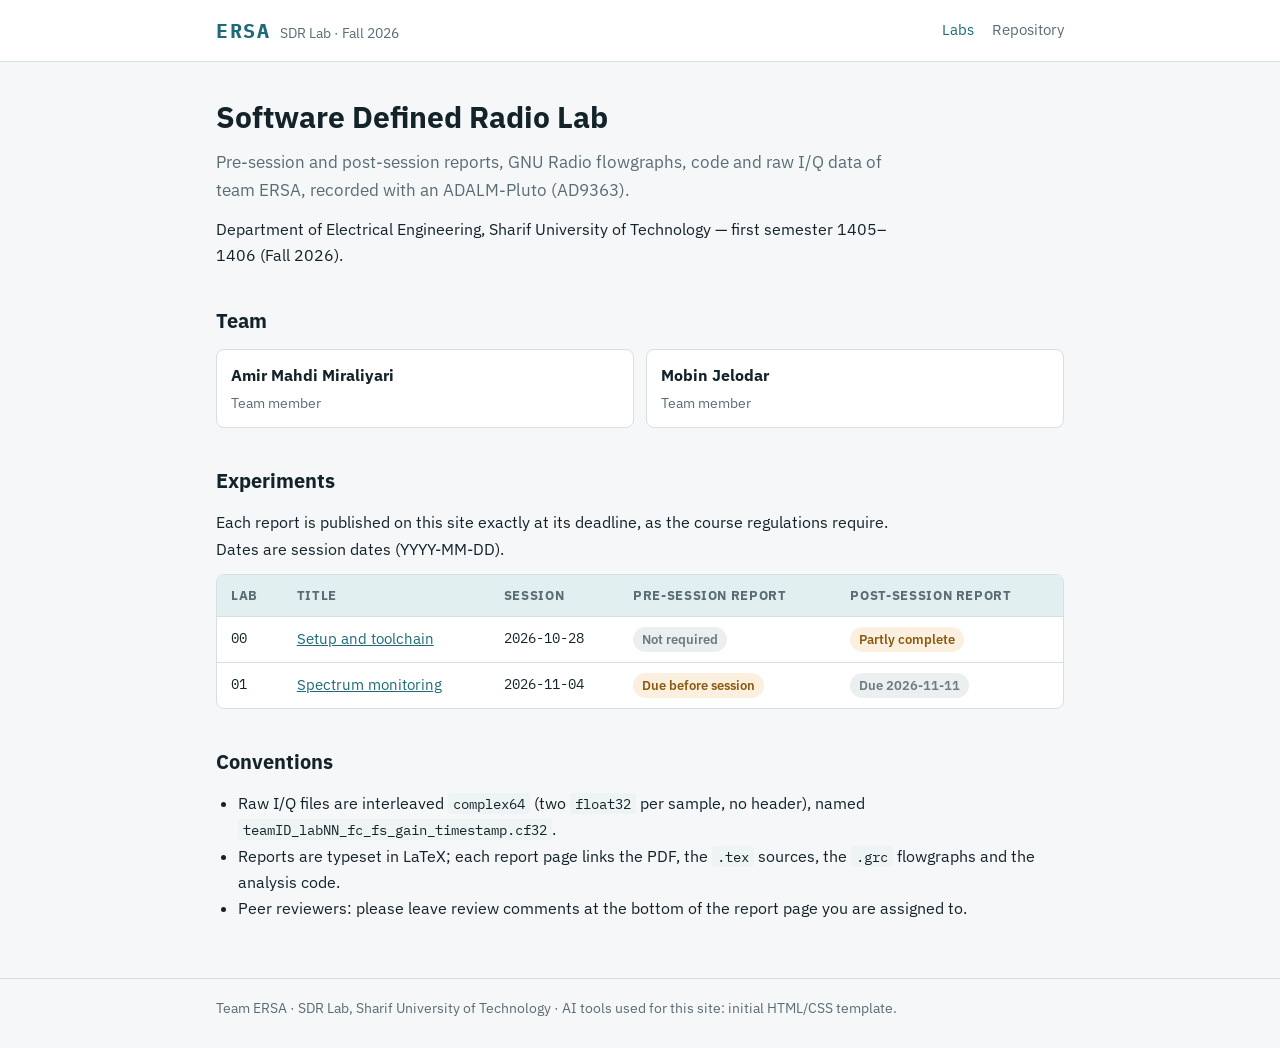
==== index.html @ 92592dfb "Add files via upload" ====
<!doctype html>
<html lang="en">
<head>
<meta charset="utf-8">
<meta name="viewport" content="width=device-width, initial-scale=1">
<title>Team ERSA — SDR Lab</title>
<meta name="description" content="Team ERSA reports for the Software Defined Radio Lab, Department of Electrical Engineering, Sharif University of Technology, Fall 2026.">
<link rel="preconnect" href="https://fonts.googleapis.com">
<link rel="preconnect" href="https://fonts.gstatic.com" crossorigin>
<link rel="stylesheet" href="https://fonts.googleapis.com/css2?family=IBM+Plex+Mono:wght@400;600&family=IBM+Plex+Sans:wght@400;600;700&display=swap">
<link rel="stylesheet" href="assets/style.css">
</head>
<body>

<header class="site-head">
  <div class="wrap">
    <a class="brand" href="./"><b>ERSA</b><span>SDR Lab · Fall 2026</span></a>
    <nav>
      <a href="./" aria-current="page">Labs</a>
      <a href="https://github.com/ersa-sdr/ersa-sdr.github.io">Repository</a>
    </nav>
  </div>
</header>

<main class="wrap">

  <section>
    <h1>Software Defined Radio Lab</h1>
    <p class="lead">Pre-session and post-session reports, GNU Radio flowgraphs, code and raw I/Q data of team ERSA, recorded with an ADALM-Pluto (AD9363).</p>
    <p>Department of Electrical Engineering, Sharif University of Technology — first semester 1405–1406 (Fall 2026).</p>
  </section>

  <section>
    <h2>Team</h2>
    <div class="members">
      <div class="member"><b>Amir Mahdi Miraliyari</b><span>Team member</span></div>
      <div class="member"><b>Mobin Jelodar</b><span>Team member</span></div>
    </div>
  </section>

  <section>
    <h2>Experiments</h2>
    <p>Each report is published on this site exactly at its deadline, as the course regulations require. Dates are session dates (YYYY-MM-DD).</p>
    <div class="tbl">
      <table>
        <thead>
          <tr>
            <th>Lab</th>
            <th>Title</th>
            <th>Session</th>
            <th>Pre-session report</th>
            <th>Post-session report</th>
          </tr>
        </thead>
        <tbody>
          <tr>
            <td class="num">00</td>
            <td><a href="labs/lab00/">Setup and toolchain</a></td>
            <td class="date">2026-10-28</td>
            <td><span class="pill none">Not required</span></td>
            <td><span class="pill wait">Partly complete</span></td>
          </tr>
          <tr>
            <td class="num">01</td>
            <td><a href="labs/lab01/">Spectrum monitoring</a></td>
            <td class="date">2026-11-04</td>
            <td><span class="pill wait">Due before session</span></td>
            <td><span class="pill none">Due 2026-11-11</span></td>
          </tr>
        </tbody>
      </table>
    </div>
  </section>

  <section>
    <h2>Conventions</h2>
    <ul>
      <li>Raw I/Q files are interleaved <code>complex64</code> (two <code>float32</code> per sample, no header), named <code>teamID_labNN_fc_fs_gain_timestamp.cf32</code>.</li>
      <li>Reports are typeset in LaTeX; each report page links the PDF, the <code>.tex</code> sources, the <code>.grc</code> flowgraphs and the analysis code.</li>
      <li>Peer reviewers: please leave review comments at the bottom of the report page you are assigned to.</li>
    </ul>
  </section>

</main>

<footer>
  <div class="wrap">Team ERSA · SDR Lab, Sharif University of Technology · AI tools used for this site: initial HTML/CSS template.</div>
</footer>

</body>
</html>
---- assets/style.css ----
/* Team ERSA — SDR Lab site. One stylesheet for every page. */
:root {
  --bg: #f5f7f8;
  --surface: #ffffff;
  --fg: #14232a;
  --muted: #5a6d74;
  --line: #d6e0e3;
  --accent: #1d6b78;
  --accent-soft: #e2eff1;
  --ok: #2f7a4a;
  --ok-soft: #e3f2e8;
  --wait: #8a5a12;
  --wait-soft: #fbf0df;
  --none: #6b7a80;
  --none-soft: #eceff0;
  --code-bg: #eef3f4;
  --font-body: "IBM Plex Sans", system-ui, -apple-system, "Segoe UI", Roboto, sans-serif;
  --font-mono: "IBM Plex Mono", ui-monospace, Consolas, monospace;
}
@media (prefers-color-scheme: dark) {
  :root {
    --bg: #0f191c;
    --surface: #152327;
    --fg: #e2edef;
    --muted: #93a7ad;
    --line: #27393e;
    --accent: #62b8c5;
    --accent-soft: #1a3136;
    --ok: #6fc58e;
    --ok-soft: #173023;
    --wait: #e4ab5c;
    --wait-soft: #2c2214;
    --none: #93a1a6;
    --none-soft: #1f2b2e;
    --code-bg: #0b1416;
    color-scheme: dark;
  }
}

* { box-sizing: border-box; }
html { -webkit-text-size-adjust: 100%; }
body {
  margin: 0;
  background: var(--bg);
  color: var(--fg);
  font-family: var(--font-body);
  font-size: 16px;
  line-height: 1.65;
}
.wrap {
  max-width: 880px;
  margin: 0 auto;
  padding-left: max(16px, env(safe-area-inset-left, 0px));
  padding-right: max(16px, env(safe-area-inset-right, 0px));
}

/* Header */
.site-head { border-bottom: 1px solid var(--line); background: var(--surface); }
.site-head .wrap { display: flex; flex-wrap: wrap; align-items: center; justify-content: space-between; gap: 8px 24px; padding-block: 14px; }
.brand { display: flex; align-items: baseline; gap: 10px; text-decoration: none; color: var(--fg); }
.brand b { font-family: var(--font-mono); font-size: 20px; letter-spacing: .08em; color: var(--accent); }
.brand span { color: var(--muted); font-size: 14px; }
nav { display: flex; gap: 18px; font-size: 15px; }
nav a { color: var(--muted); text-decoration: none; }
nav a:hover, nav a[aria-current="page"] { color: var(--accent); }

main { padding-block: 36px 56px; display: flex; flex-direction: column; gap: 36px; }
section { display: flex; flex-direction: column; gap: 12px; min-width: 0; }
h1 { font-size: 30px; line-height: 1.25; margin: 0; text-wrap: balance; }
h2 { font-size: 20px; margin: 0; }
h3 { font-size: 16px; margin: 8px 0 0; }
p { margin: 0; max-width: 68ch; }
.lead { color: var(--muted); font-size: 17px; }
a { color: var(--accent); }
a:focus-visible { outline: 2px solid var(--accent); outline-offset: 2px; border-radius: 2px; }
code { font-family: var(--font-mono); font-size: .9em; background: var(--code-bg); padding: 1px 5px; border-radius: 4px; }
ul { margin: 0; padding-left: 22px; }

/* Members */
.members { display: grid; grid-template-columns: repeat(auto-fit, minmax(220px, 1fr)); gap: 12px; }
.member { background: var(--surface); border: 1px solid var(--line); border-radius: 8px; padding: 12px 14px; }
.member b { display: block; }
.member span { color: var(--muted); font-size: 14px; }

/* Tables */
.tbl { overflow-x: auto; border: 1px solid var(--line); border-radius: 8px; background: var(--surface); }
table { border-collapse: collapse; width: 100%; font-size: 15px; }
th, td { text-align: left; padding: 10px 14px; border-bottom: 1px solid var(--line); vertical-align: top; }
th { font-size: 13px; text-transform: uppercase; letter-spacing: .05em; color: var(--muted); background: var(--accent-soft); white-space: nowrap; }
tr:last-child td { border-bottom: none; }
td.num, td.date { font-family: var(--font-mono); font-size: 14px; white-space: nowrap; font-variant-numeric: tabular-nums; }

/* Status pills */
.pill { display: inline-block; font-size: 12.5px; font-weight: 600; padding: 2px 9px; border-radius: 999px; white-space: nowrap; }
.pill.ok   { color: var(--ok);   background: var(--ok-soft); }
.pill.wait { color: var(--wait); background: var(--wait-soft); }
.pill.none { color: var(--none); background: var(--none-soft); }

/* Report pages */
.meta { display: flex; flex-wrap: wrap; gap: 6px 20px; color: var(--muted); font-size: 14px; }
.files { display: flex; flex-direction: column; gap: 6px; padding: 0; list-style: none; }
.files li { display: flex; flex-wrap: wrap; gap: 4px 12px; align-items: baseline; }
.files .note { color: var(--muted); font-size: 14px; }
.notice { background: var(--wait-soft); border-left: 4px solid var(--wait); border-radius: 6px; padding: 10px 14px; }
.math-box { background: var(--surface); border: 1px solid var(--line); border-radius: 8px; padding: 6px 14px; overflow-x: auto; }
.comments { border-top: 1px solid var(--line); padding-top: 20px; }

footer { border-top: 1px solid var(--line); color: var(--muted); font-size: 14px; }
footer .wrap { padding-block: 18px 28px; }

@media (max-width: 520px) {
  h1 { font-size: 24px; }
  body { font-size: 15px; }
  th, td { padding: 8px 10px; }
}
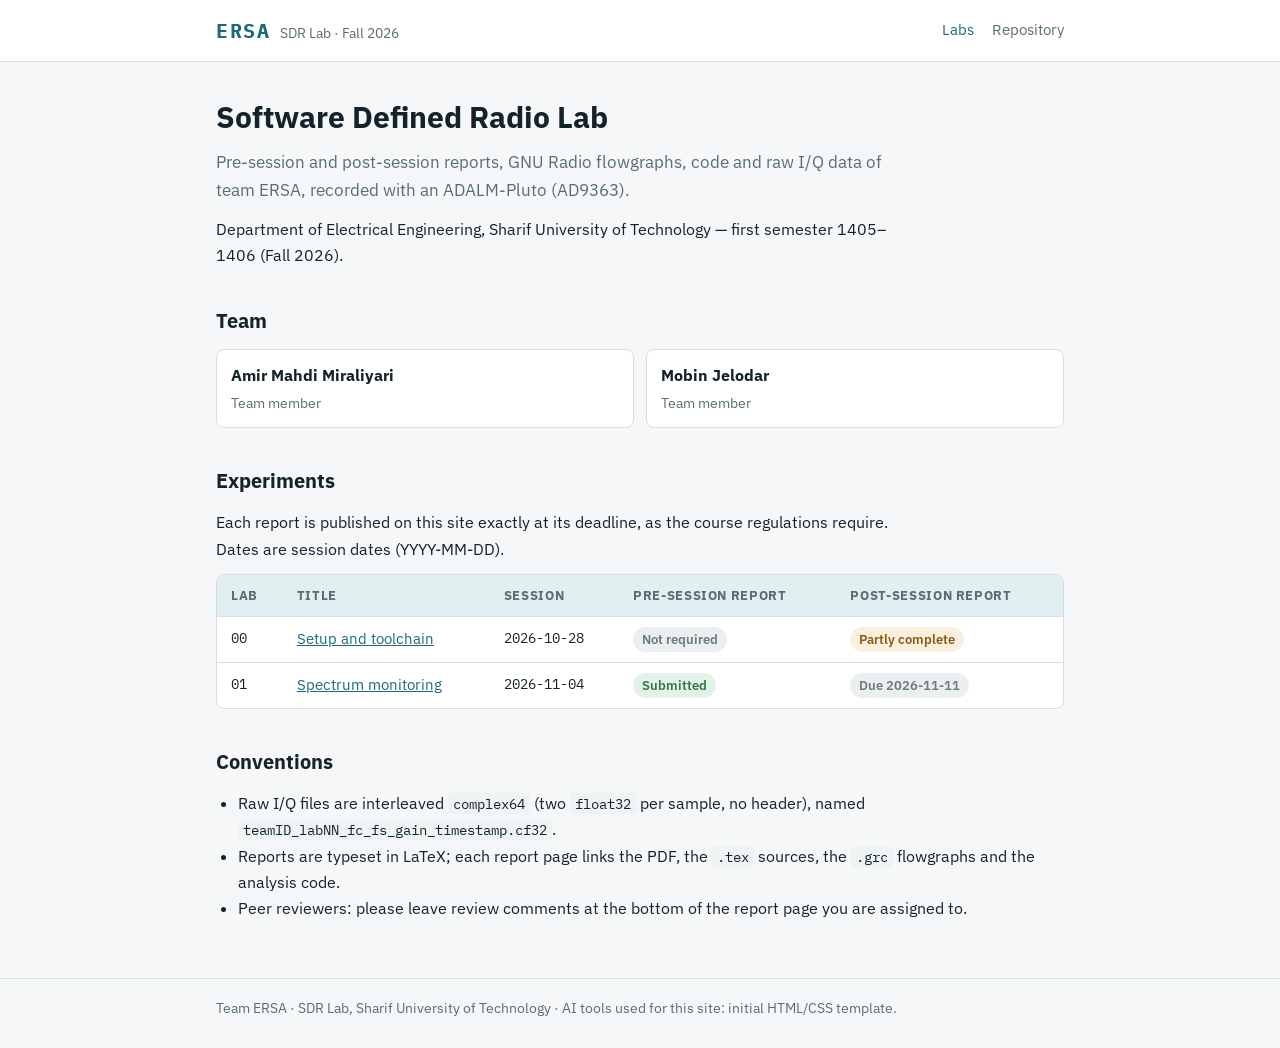
==== commit 05a3297c: "Add files via upload" ====
--- a/index.html
+++ b/index.html
@@ -64,7 +64,7 @@
             <td class="num">01</td>
             <td><a href="labs/lab01/">Spectrum monitoring</a></td>
             <td class="date">2026-11-04</td>
-            <td><span class="pill wait">Due before session</span></td>
+            <td><span class="pill ok">Submitted</span></td>
             <td><span class="pill none">Due 2026-11-11</span></td>
           </tr>
         </tbody>
--- a/assets/style.css
+++ b/assets/style.css
@@ -113,3 +113,9 @@
   body { font-size: 15px; }
   th, td { padding: 8px 10px; }
 }
+
+/* Flowgraph figures */
+figure { margin: 0; display: flex; flex-direction: column; gap: 6px; }
+figure img { max-width: 100%; height: auto; border: 1px solid var(--line); border-radius: 8px; background: #fff; }
+figure a { display: block; }
+figcaption { color: var(--muted); font-size: 14px; }
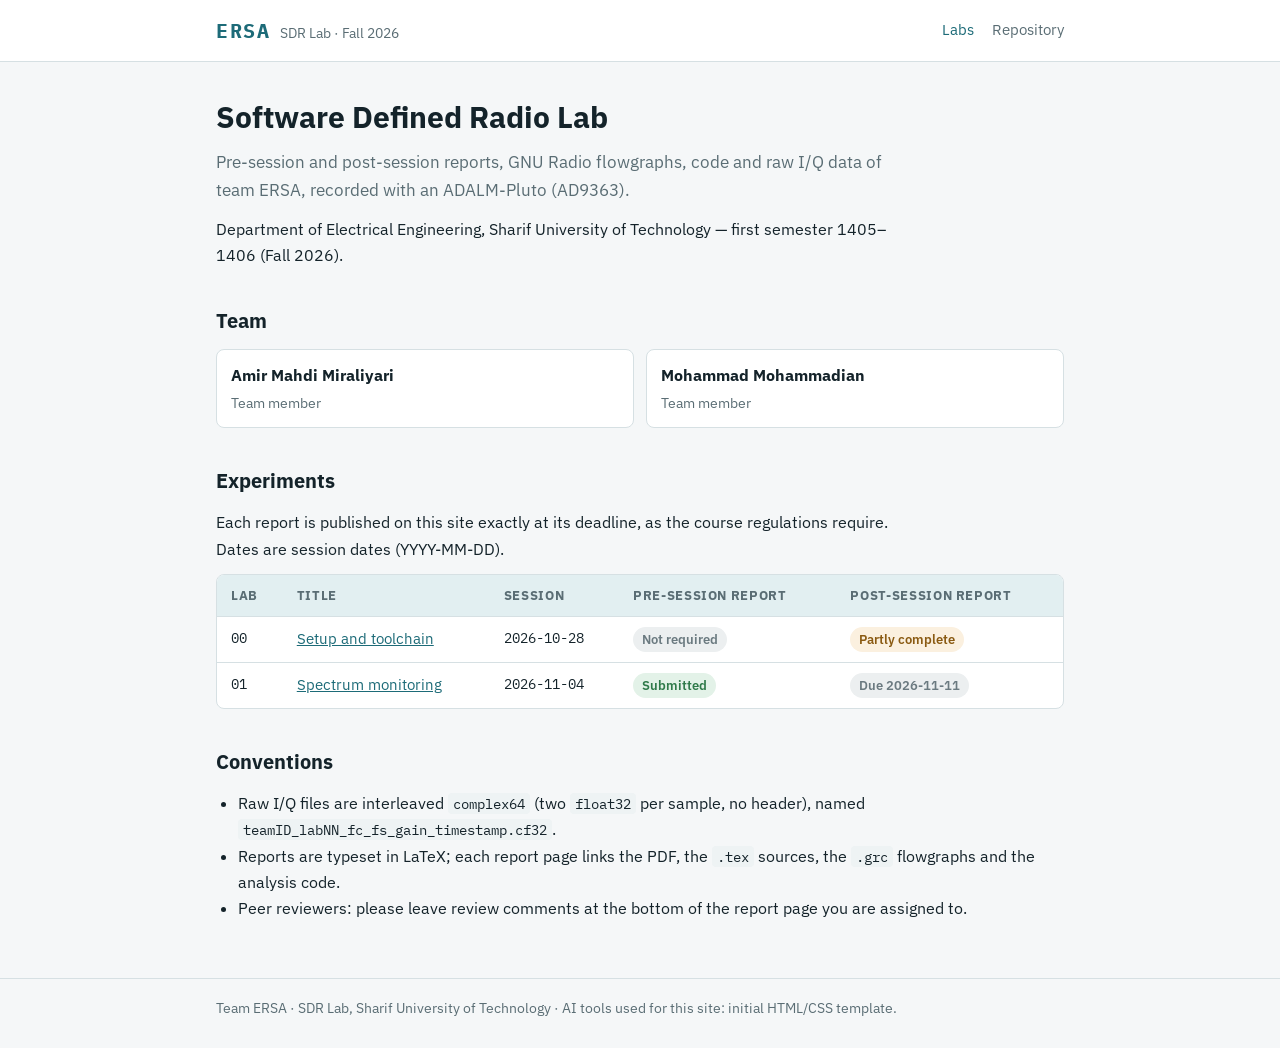
==== commit b5ee900c: "Add files via upload" ====
--- a/index.html
+++ b/index.html
@@ -34,7 +34,7 @@
     <h2>Team</h2>
     <div class="members">
       <div class="member"><b>Amir Mahdi Miraliyari</b><span>Team member</span></div>
-      <div class="member"><b>Mobin Jelodar</b><span>Team member</span></div>
+      <div class="member"><b>Mohammad Mohammadian</b><span>Team member</span></div>
     </div>
   </section>
 
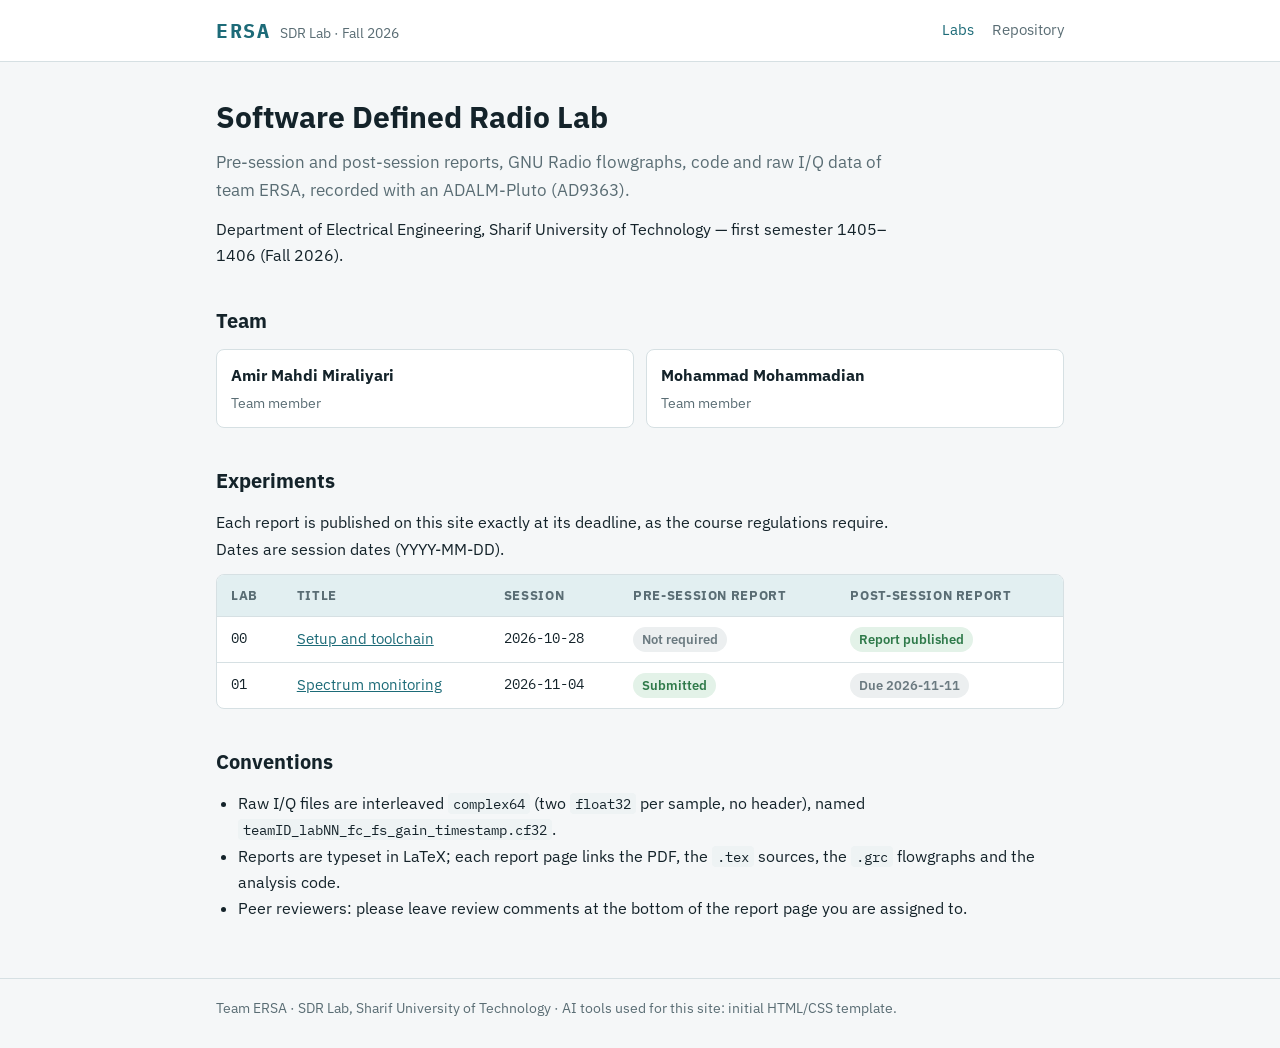
==== commit bbef309e: "Add files via upload" ====
--- a/index.html
+++ b/index.html
@@ -58,7 +58,7 @@
             <td><a href="labs/lab00/">Setup and toolchain</a></td>
             <td class="date">2026-10-28</td>
             <td><span class="pill none">Not required</span></td>
-            <td><span class="pill wait">Partly complete</span></td>
+            <td><span class="pill ok">Report published</span></td>
           </tr>
           <tr>
             <td class="num">01</td>
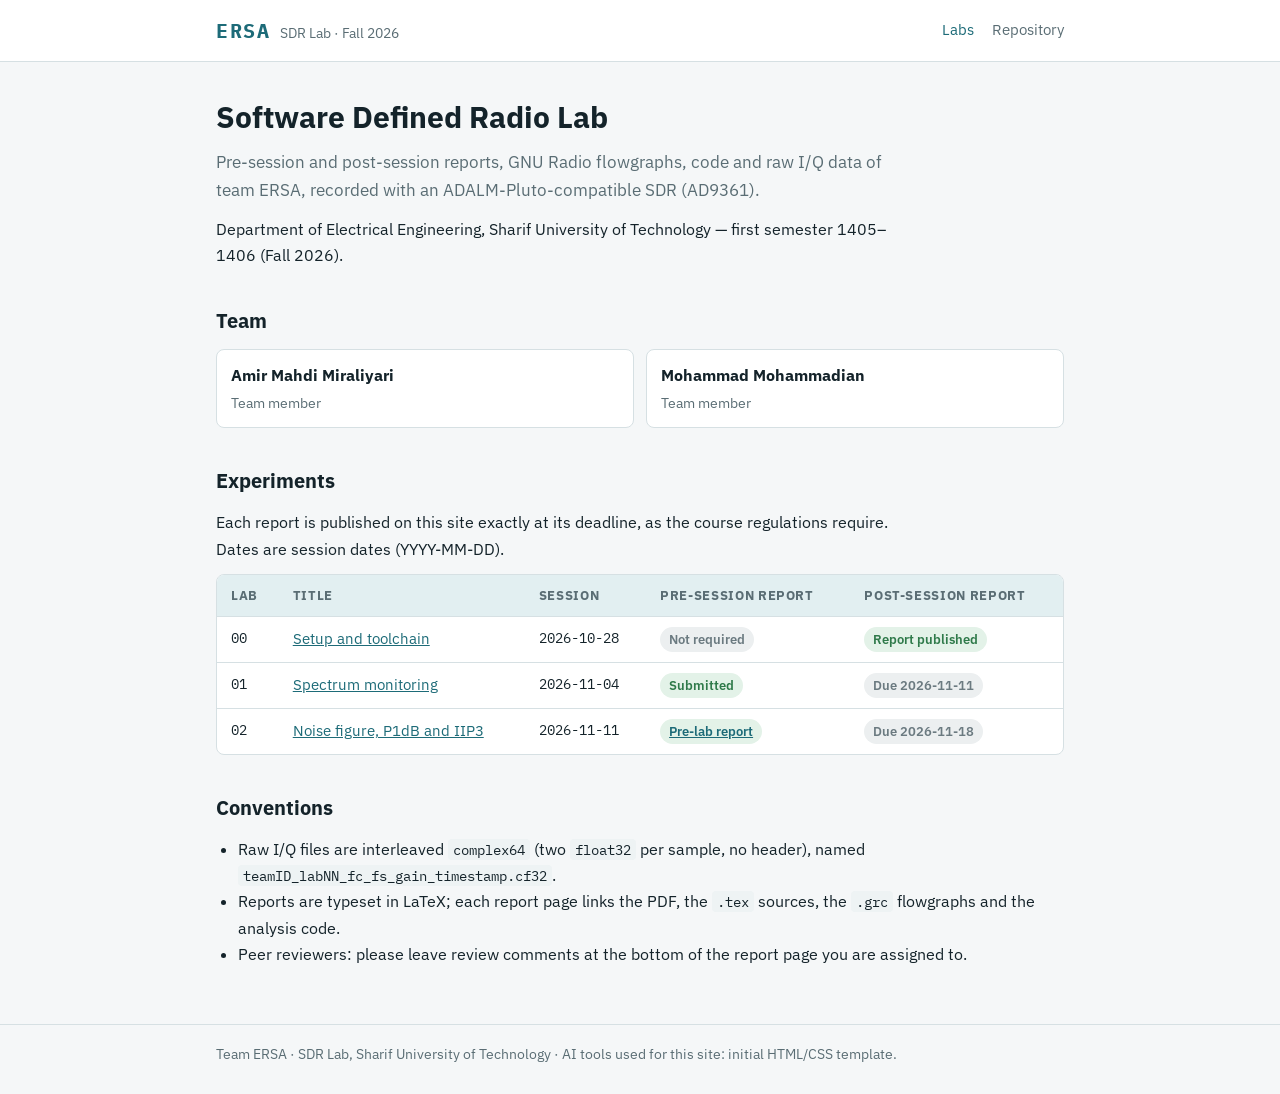
==== commit b0cbf4e0: "Add files via upload" ====
--- a/index.html
+++ b/index.html
@@ -26,7 +26,7 @@
 
   <section>
     <h1>Software Defined Radio Lab</h1>
-    <p class="lead">Pre-session and post-session reports, GNU Radio flowgraphs, code and raw I/Q data of team ERSA, recorded with an ADALM-Pluto (AD9363).</p>
+    <p class="lead">Pre-session and post-session reports, GNU Radio flowgraphs, code and raw I/Q data of team ERSA, recorded with an ADALM-Pluto-compatible SDR (AD9361).</p>
     <p>Department of Electrical Engineering, Sharif University of Technology — first semester 1405–1406 (Fall 2026).</p>
   </section>
 
@@ -67,6 +67,13 @@
             <td><span class="pill ok">Submitted</span></td>
             <td><span class="pill none">Due 2026-11-11</span></td>
           </tr>
+          <tr>
+            <td class="num">02</td>
+            <td><a href="lab02/prelab.html">Noise figure, P1dB and IIP3</a></td>
+            <td class="date">2026-11-11</td>
+            <td><span class="pill ok"><a href="lab02/prelab.html">Pre-lab report</a></span></td>
+            <td><span class="pill none">Due 2026-11-18</span></td>
+          </tr>
         </tbody>
       </table>
     </div>
